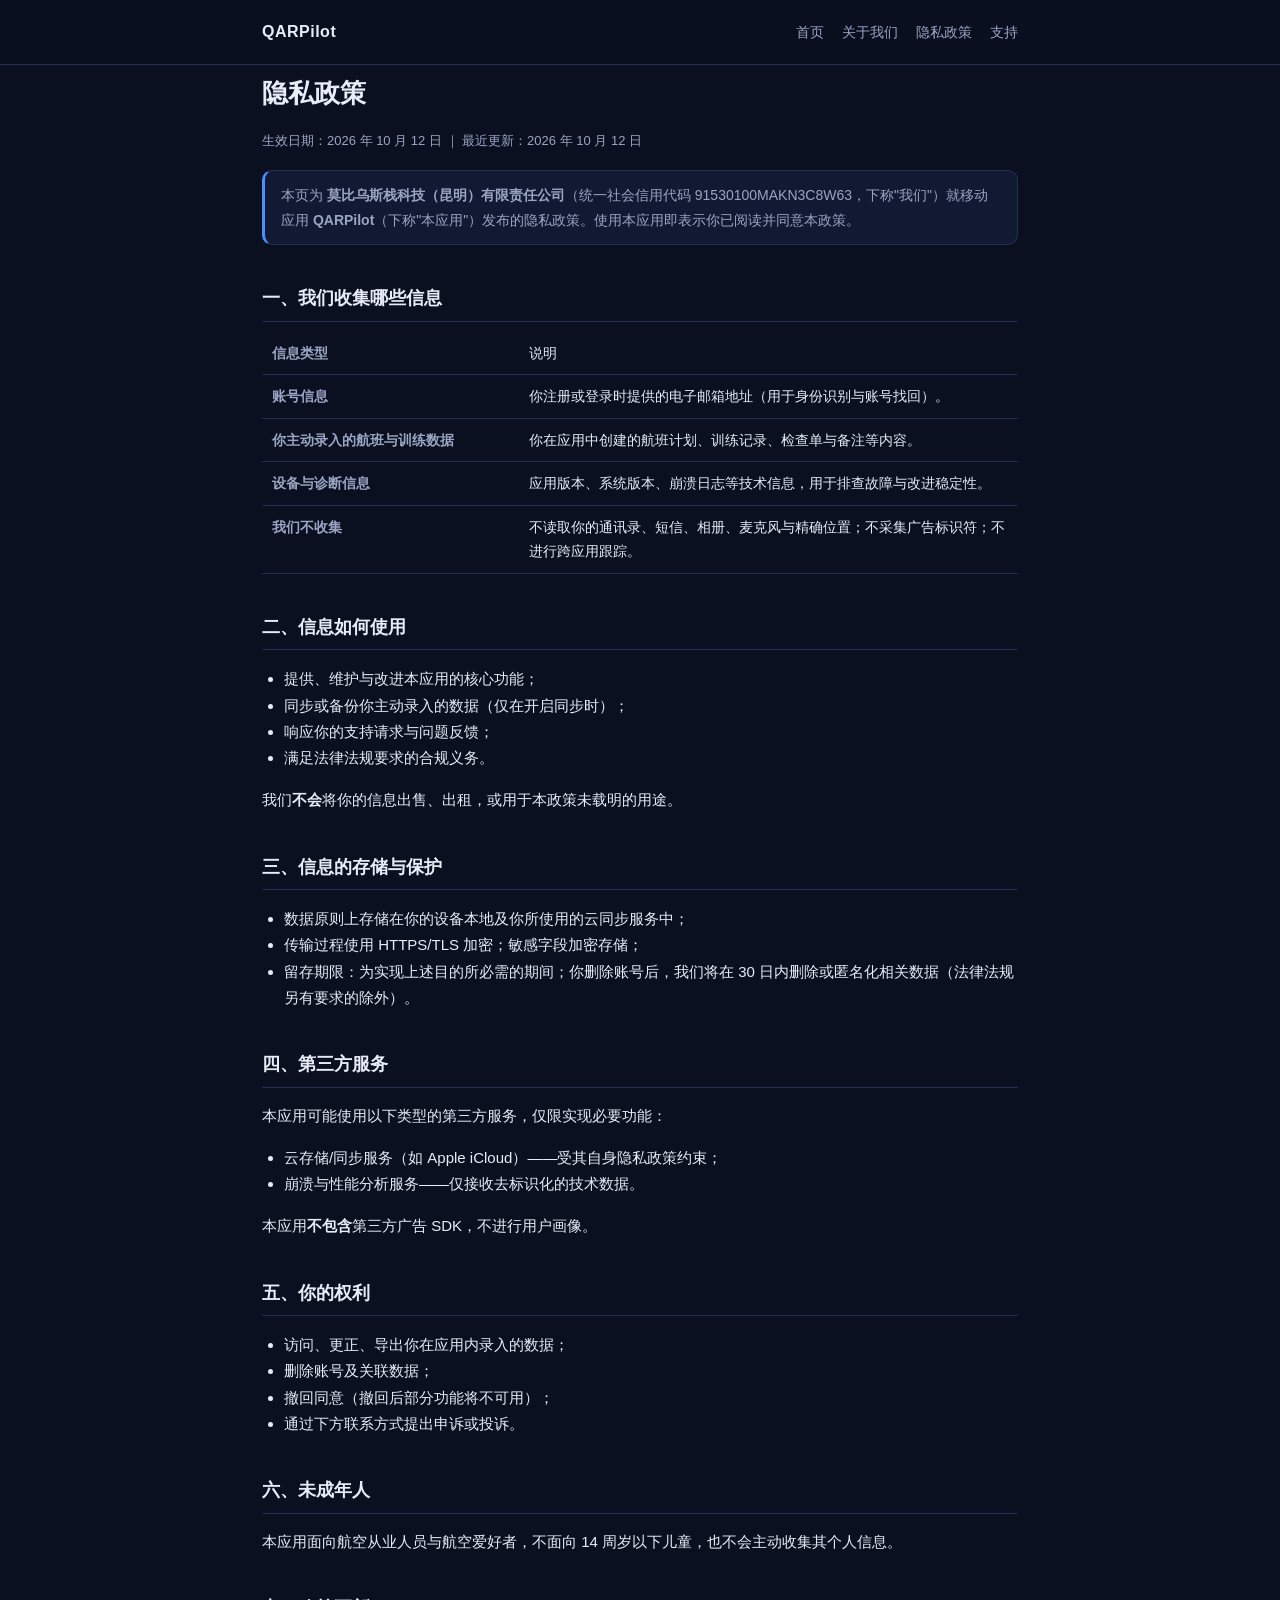
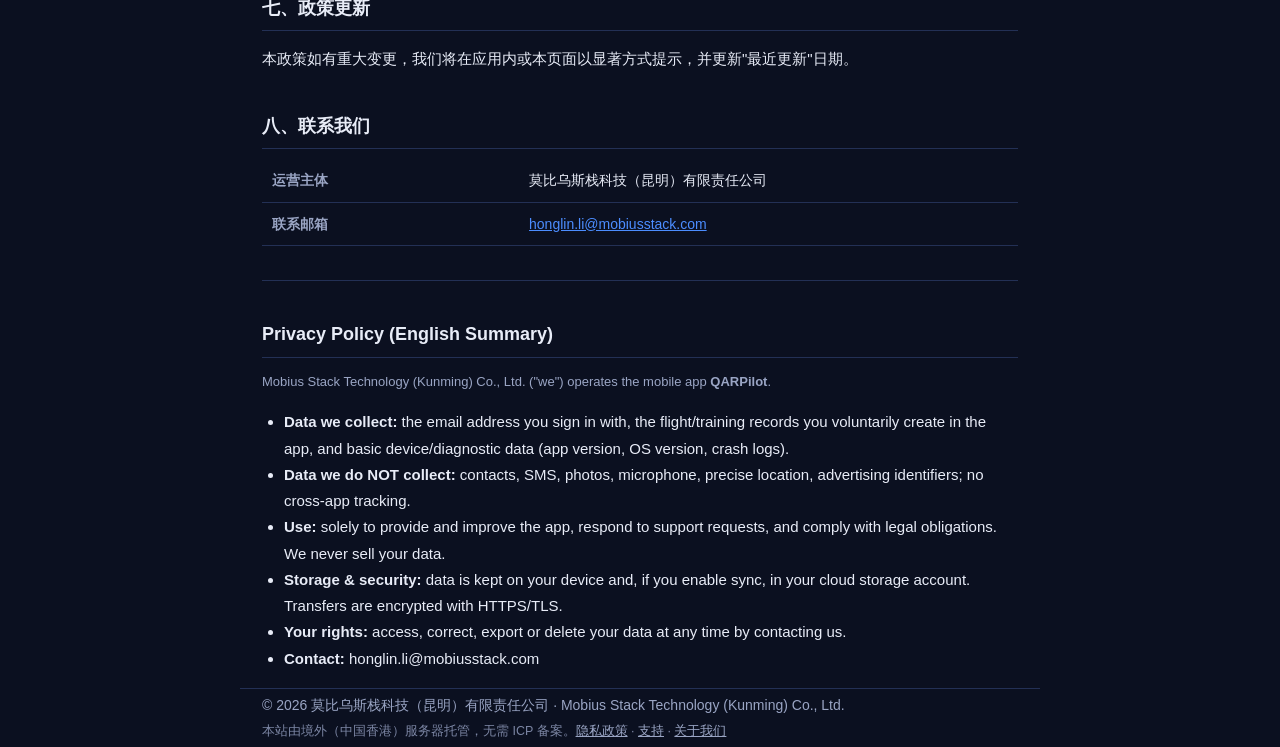
==== privacy.html @ 1c4980bc "官网初版：首页/关于我们/隐私政策/支持/404（境外托管）" ====
<!doctype html>
<html lang="zh-CN">
<head>
<meta charset="utf-8">
<meta name="viewport" content="width=device-width,initial-scale=1">
<title>隐私政策 · QARPilot</title>
<link rel="stylesheet" href="style.css">
</head>
<body>
<header>
  <div class="wrap">
    <div class="brand">QARPilot</div>
    <nav><a href="index.html">首页</a><a href="about.html">关于我们</a><a href="privacy.html">隐私政策</a><a href="support.html">支持</a></nav>
  </div>
</header>
<main class="wrap">
  <h1 class="doc">隐私政策</h1>
  <p class="meta">生效日期：2026 年 10 月 12 日 ｜ 最近更新：2026 年 10 月 12 日</p>

  <div class="note">
    本页为 <strong>莫比乌斯栈科技（昆明）有限责任公司</strong>（统一社会信用代码 91530100MAKN3C8W63，下称"我们"）就移动应用 <strong>QARPilot</strong>（下称"本应用"）发布的隐私政策。使用本应用即表示你已阅读并同意本政策。
  </div>

  <h2>一、我们收集哪些信息</h2>
  <table>
    <tr><th>信息类型</th><td>说明</td></tr>
    <tr><th>账号信息</th><td>你注册或登录时提供的电子邮箱地址（用于身份识别与账号找回）。</td></tr>
    <tr><th>你主动录入的航班与训练数据</th><td>你在应用中创建的航班计划、训练记录、检查单与备注等内容。</td></tr>
    <tr><th>设备与诊断信息</th><td>应用版本、系统版本、崩溃日志等技术信息，用于排查故障与改进稳定性。</td></tr>
    <tr><th>我们<strong>不</strong>收集</th><td>不读取你的通讯录、短信、相册、麦克风与精确位置；不采集广告标识符；不进行跨应用跟踪。</td></tr>
  </table>

  <h2>二、信息如何使用</h2>
  <ul>
    <li>提供、维护与改进本应用的核心功能；</li>
    <li>同步或备份你主动录入的数据（仅在开启同步时）；</li>
    <li>响应你的支持请求与问题反馈；</li>
    <li>满足法律法规要求的合规义务。</li>
  </ul>
  <p>我们<strong>不会</strong>将你的信息出售、出租，或用于本政策未载明的用途。</p>

  <h2>三、信息的存储与保护</h2>
  <ul>
    <li>数据原则上存储在你的设备本地及你所使用的云同步服务中；</li>
    <li>传输过程使用 HTTPS/TLS 加密；敏感字段加密存储；</li>
    <li>留存期限：为实现上述目的所必需的期间；你删除账号后，我们将在 30 日内删除或匿名化相关数据（法律法规另有要求的除外）。</li>
  </ul>

  <h2>四、第三方服务</h2>
  <p>本应用可能使用以下类型的第三方服务，仅限实现必要功能：</p>
  <ul>
    <li>云存储/同步服务（如 Apple iCloud）——受其自身隐私政策约束；</li>
    <li>崩溃与性能分析服务——仅接收去标识化的技术数据。</li>
  </ul>
  <p>本应用<strong>不包含</strong>第三方广告 SDK，不进行用户画像。</p>

  <h2>五、你的权利</h2>
  <ul>
    <li>访问、更正、导出你在应用内录入的数据；</li>
    <li>删除账号及关联数据；</li>
    <li>撤回同意（撤回后部分功能将不可用）；</li>
    <li>通过下方联系方式提出申诉或投诉。</li>
  </ul>

  <h2>六、未成年人</h2>
  <p>本应用面向航空从业人员与航空爱好者，不面向 14 周岁以下儿童，也不会主动收集其个人信息。</p>

  <h2>七、政策更新</h2>
  <p>本政策如有重大变更，我们将在应用内或本页面以显著方式提示，并更新"最近更新"日期。</p>

  <h2>八、联系我们</h2>
  <table>
    <tr><th>运营主体</th><td>莫比乌斯栈科技（昆明）有限责任公司</td></tr>
    <tr><th>联系邮箱</th><td><a href="mailto:honglin.li@mobiusstack.com">honglin.li@mobiusstack.com</a></td></tr>
  </table>

  <hr>

  <h2>Privacy Policy (English Summary)</h2>
  <p class="meta">Mobius Stack Technology (Kunming) Co., Ltd. ("we") operates the mobile app <strong>QARPilot</strong>.</p>
  <ul>
    <li><strong>Data we collect:</strong> the email address you sign in with, the flight/training records you voluntarily create in the app, and basic device/diagnostic data (app version, OS version, crash logs).</li>
    <li><strong>Data we do NOT collect:</strong> contacts, SMS, photos, microphone, precise location, advertising identifiers; no cross-app tracking.</li>
    <li><strong>Use:</strong> solely to provide and improve the app, respond to support requests, and comply with legal obligations. We never sell your data.</li>
    <li><strong>Storage &amp; security:</strong> data is kept on your device and, if you enable sync, in your cloud storage account. Transfers are encrypted with HTTPS/TLS.</li>
    <li><strong>Your rights:</strong> access, correct, export or delete your data at any time by contacting us.</li>
    <li><strong>Contact:</strong> honglin.li@mobiusstack.com</li>
  </ul>
</main>
<footer class="wrap">
  <p>© 2026 莫比乌斯栈科技（昆明）有限责任公司 · Mobius Stack Technology (Kunming) Co., Ltd.</p>
  <p class="fine">本站由境外（中国香港）服务器托管，无需 ICP 备案。<a href="privacy.html">隐私政策</a> · <a href="support.html">支持</a> · <a href="about.html">关于我们</a></p>
</footer>
</body>
</html>
---- style.css ----
:root{
  --bg:#0b1020; --card:#121933; --fg:#e8ecf7; --muted:#9aa5c4;
  --accent:#4c8dff; --line:#233055;
}
*{box-sizing:border-box}
html{-webkit-text-size-adjust:100%}
body{margin:0;background:var(--bg);color:var(--fg);
  font-family:-apple-system,BlinkMacSystemFont,"PingFang SC","Hiragino Sans GB","Microsoft YaHei",sans-serif;
  line-height:1.75}
.wrap{max-width:800px;margin:0 auto;padding:0 22px}
header{border-bottom:1px solid var(--line);background:rgba(11,16,32,.92);position:sticky;top:0;backdrop-filter:blur(8px);z-index:9}
header .wrap{display:flex;align-items:center;justify-content:space-between;height:64px}
.brand{font-weight:700;letter-spacing:.5px}
nav a{color:var(--muted);text-decoration:none;margin-left:18px;font-size:14px}
nav a:hover{color:var(--fg)}
.hero{padding:72px 0 48px}
.hero h1{font-size:34px;margin:0 0 14px;line-height:1.3}
.hero p.lead{font-size:17px;color:var(--muted);margin:0 0 26px}
.tag{display:inline-block;font-size:12px;color:var(--accent);border:1px solid var(--accent);
  border-radius:999px;padding:2px 10px;margin-bottom:18px}
.btn{display:inline-block;background:var(--accent);color:#fff;text-decoration:none;
  padding:11px 20px;border-radius:10px;font-weight:600;font-size:15px}
.btn.ghost{background:transparent;border:1px solid var(--line);color:var(--fg);margin-left:10px}
.grid{display:grid;grid-template-columns:repeat(auto-fit,minmax(220px,1fr));gap:14px;padding:8px 0 40px}
.card{background:var(--card);border:1px solid var(--line);border-radius:14px;padding:18px 18px 6px}
.card h3{margin:0 0 6px;font-size:16px}
.card p{color:var(--muted);font-size:14px;margin:0 0 12px}
main{padding:34px 0 60px}
h1.doc{font-size:26px;margin:6px 0 4px}
h2{font-size:18px;margin:34px 0 10px;padding-bottom:6px;border-bottom:1px solid var(--line)}
h3.sub{font-size:15px;margin:20px 0 6px;color:var(--fg)}
p,li{font-size:15px}
ul{padding-left:22px}
.meta{color:var(--muted);font-size:13px}
.note{background:var(--card);border:1px solid var(--line);border-left:3px solid var(--accent);
  border-radius:10px;padding:12px 16px;color:var(--muted);font-size:14px;margin:18px 0}
table{width:100%;border-collapse:collapse;margin:10px 0 18px;font-size:14px}
th,td{text-align:left;padding:9px 10px;border-bottom:1px solid var(--line);vertical-align:top}
th{color:var(--muted);font-weight:600;width:34%}
hr{border:0;border-top:1px solid var(--line);margin:34px 0}
footer{border-top:1px solid var(--line);padding:26px 0 40px;color:var(--muted);font-size:13px}
footer a{color:var(--muted)}
a{color:var(--accent)}
code{background:var(--card);padding:1px 6px;border-radius:6px;font-size:13px}

/* —— 2026-10-12 增补：卡片/页脚/列表 —— */
.card.featured{margin:14px 0 34px}
.card.featured h3{font-size:22px;margin:10px 0 8px}
ul.tight{margin:10px 0 16px;padding-left:20px}
ul.tight li{margin:6px 0}
footer .wrap{padding-top:26px;padding-bottom:34px}
footer p{margin:4px 0;color:var(--muted);font-size:14px}
footer p.fine{font-size:12.5px;color:#7c86a4}
h2{margin-top:38px}
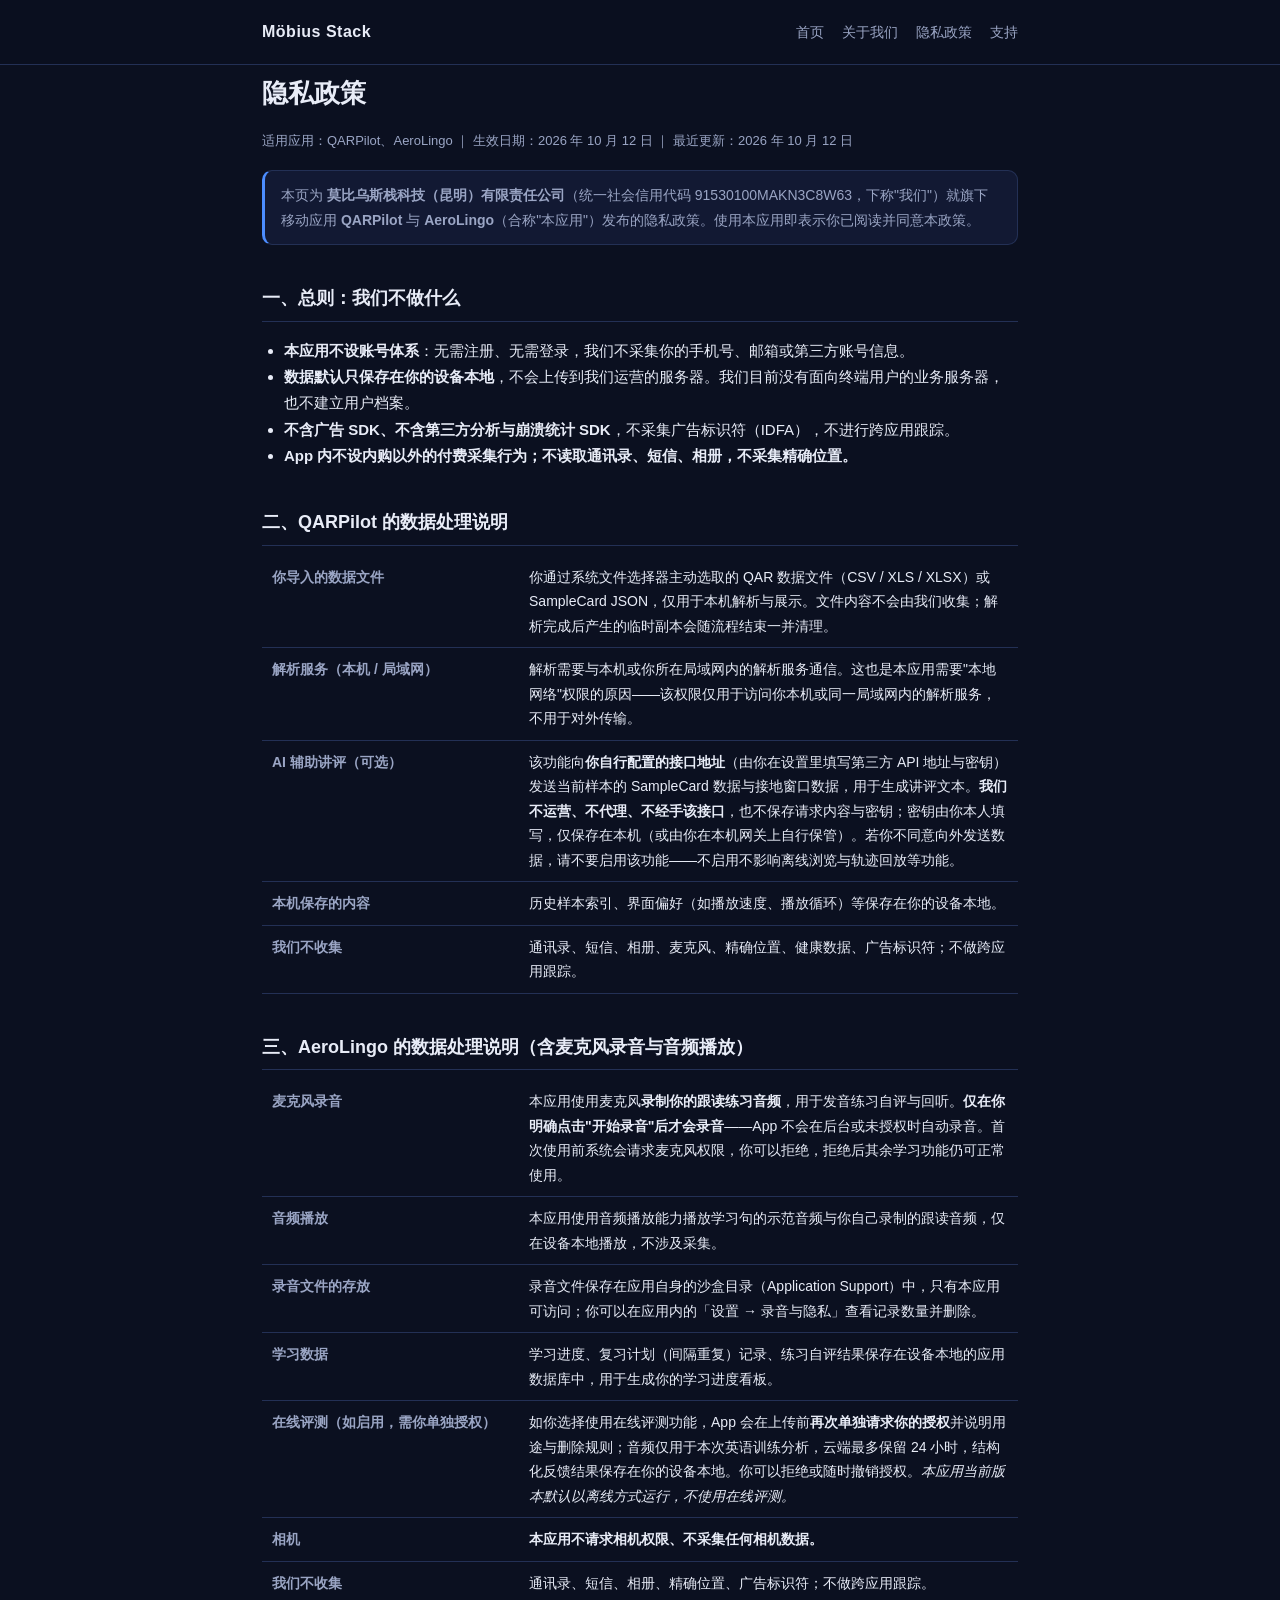
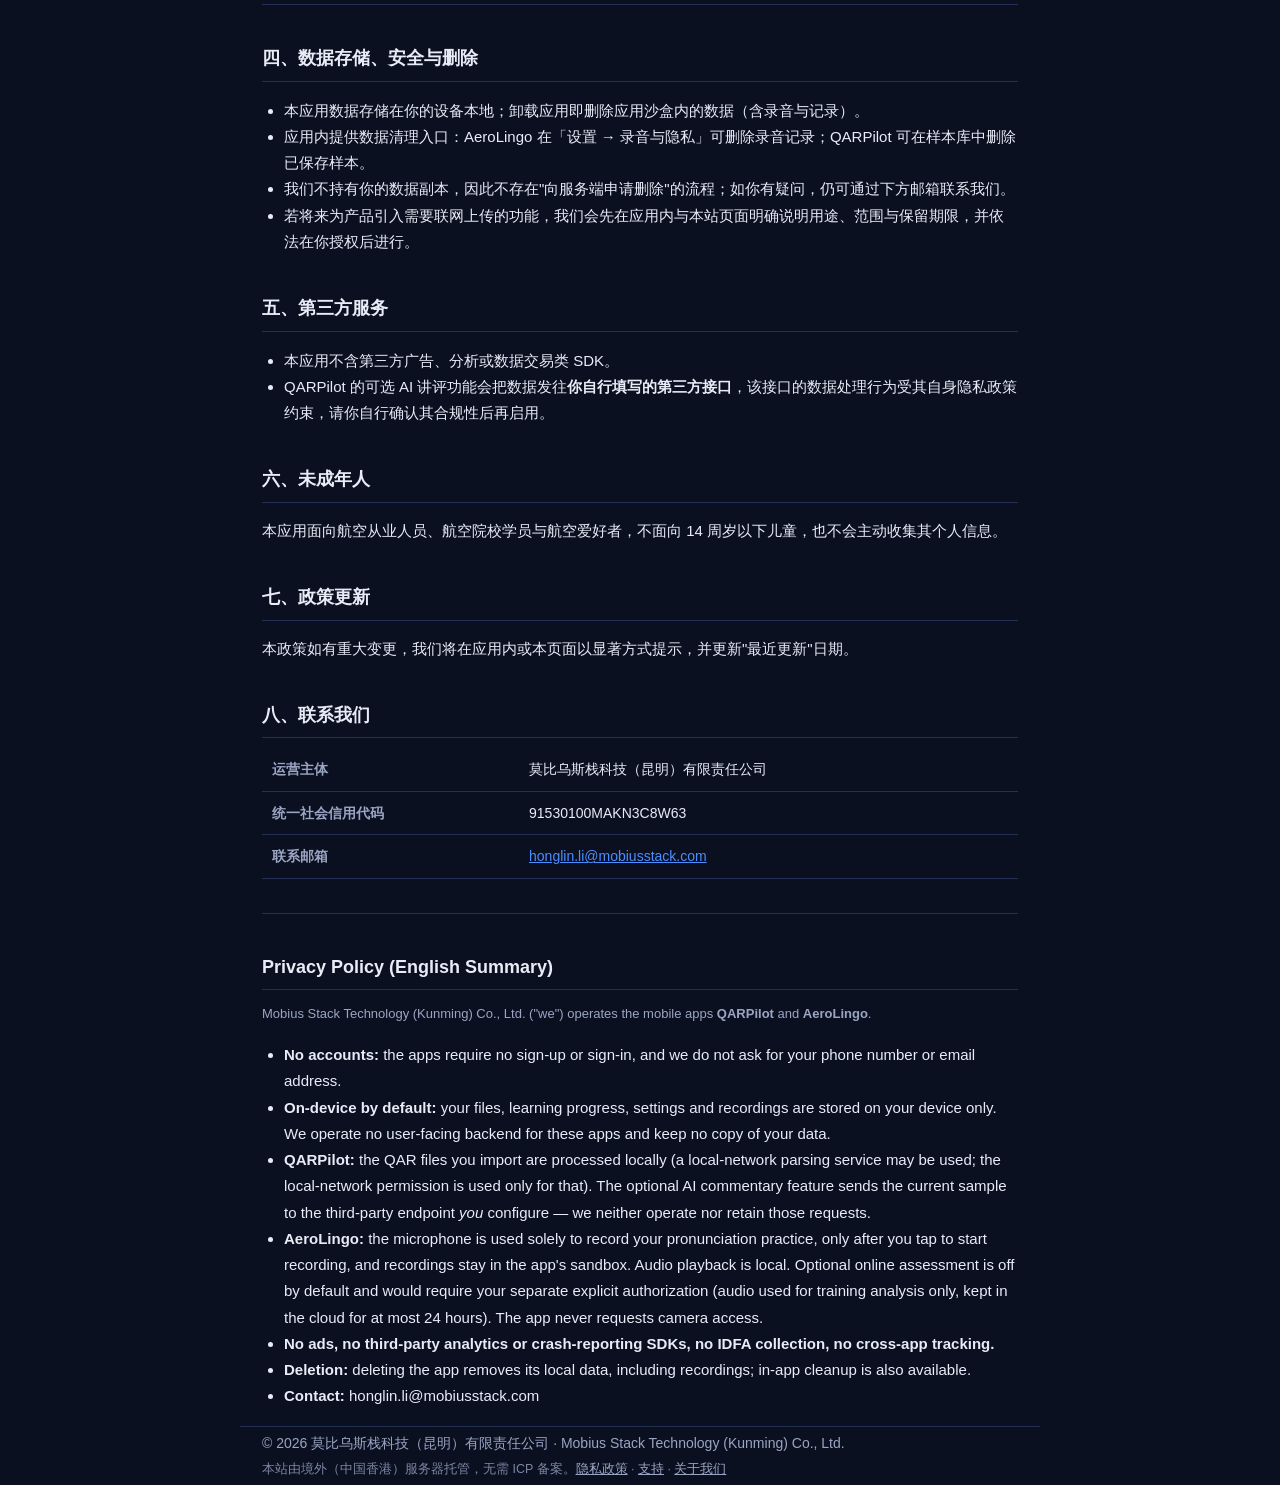
==== commit dd3e8220: "privacy/support: 重写为与实际功能一致（QARPilot + AeroLingo）" ====
--- a/privacy.html
+++ b/privacy.html
@@ -3,67 +3,69 @@
 <head>
 <meta charset="utf-8">
 <meta name="viewport" content="width=device-width,initial-scale=1">
-<title>隐私政策 · QARPilot</title>
+<title>隐私政策 · Mobius Stack（QARPilot / AeroLingo）</title>
+<meta name="description" content="莫比乌斯栈科技（昆明）有限责任公司移动应用 QARPilot 与 AeroLingo 的隐私政策：不设账号体系、数据默认只存本机、无广告与追踪 SDK。">
 <link rel="stylesheet" href="style.css">
 </head>
 <body>
 <header>
   <div class="wrap">
-    <div class="brand">QARPilot</div>
+    <div class="brand">Möbius&nbsp;Stack</div>
     <nav><a href="index.html">首页</a><a href="about.html">关于我们</a><a href="privacy.html">隐私政策</a><a href="support.html">支持</a></nav>
   </div>
 </header>
 <main class="wrap">
   <h1 class="doc">隐私政策</h1>
-  <p class="meta">生效日期：2026 年 10 月 12 日 ｜ 最近更新：2026 年 10 月 12 日</p>
+  <p class="meta">适用应用：QARPilot、AeroLingo ｜ 生效日期：2026 年 10 月 12 日 ｜ 最近更新：2026 年 10 月 12 日</p>
 
   <div class="note">
-    本页为 <strong>莫比乌斯栈科技（昆明）有限责任公司</strong>（统一社会信用代码 91530100MAKN3C8W63，下称"我们"）就移动应用 <strong>QARPilot</strong>（下称"本应用"）发布的隐私政策。使用本应用即表示你已阅读并同意本政策。
+    本页为 <strong>莫比乌斯栈科技（昆明）有限责任公司</strong>（统一社会信用代码 91530100MAKN3C8W63，下称"我们"）就旗下移动应用 <strong>QARPilot</strong> 与 <strong>AeroLingo</strong>（合称"本应用"）发布的隐私政策。使用本应用即表示你已阅读并同意本政策。
   </div>
 
-  <h2>一、我们收集哪些信息</h2>
+  <h2>一、总则：我们不做什么</h2>
+  <ul>
+    <li><strong>本应用不设账号体系</strong>：无需注册、无需登录，我们不采集你的手机号、邮箱或第三方账号信息。</li>
+    <li><strong>数据默认只保存在你的设备本地</strong>，不会上传到我们运营的服务器。我们目前没有面向终端用户的业务服务器，也不建立用户档案。</li>
+    <li><strong>不含广告 SDK、不含第三方分析与崩溃统计 SDK</strong>，不采集广告标识符（IDFA），不进行跨应用跟踪。</li>
+    <li><strong>App 内不设内购以外的付费采集行为；不读取通讯录、短信、相册，不采集精确位置。</strong></li>
+  </ul>
+
+  <h2>二、QARPilot 的数据处理说明</h2>
   <table>
-    <tr><th>信息类型</th><td>说明</td></tr>
-    <tr><th>账号信息</th><td>你注册或登录时提供的电子邮箱地址（用于身份识别与账号找回）。</td></tr>
-    <tr><th>你主动录入的航班与训练数据</th><td>你在应用中创建的航班计划、训练记录、检查单与备注等内容。</td></tr>
-    <tr><th>设备与诊断信息</th><td>应用版本、系统版本、崩溃日志等技术信息，用于排查故障与改进稳定性。</td></tr>
-    <tr><th>我们<strong>不</strong>收集</th><td>不读取你的通讯录、短信、相册、麦克风与精确位置；不采集广告标识符；不进行跨应用跟踪。</td></tr>
+    <tr><th>你导入的数据文件</th><td>你通过系统文件选择器主动选取的 QAR 数据文件（CSV / XLS / XLSX）或 SampleCard JSON，仅用于本机解析与展示。文件内容不会由我们收集；解析完成后产生的临时副本会随流程结束一并清理。</td></tr>
+    <tr><th>解析服务（本机 / 局域网）</th><td>解析需要与本机或你所在局域网内的解析服务通信。这也是本应用需要"本地网络"权限的原因——该权限仅用于访问你本机或同一局域网内的解析服务，不用于对外传输。</td></tr>
+    <tr><th>AI 辅助讲评（可选）</th><td>该功能向<strong>你自行配置的接口地址</strong>（由你在设置里填写第三方 API 地址与密钥）发送当前样本的 SampleCard 数据与接地窗口数据，用于生成讲评文本。<strong>我们不运营、不代理、不经手该接口</strong>，也不保存请求内容与密钥；密钥由你本人填写，仅保存在本机（或由你在本机网关上自行保管）。若你不同意向外发送数据，请不要启用该功能——不启用不影响离线浏览与轨迹回放等功能。</td></tr>
+    <tr><th>本机保存的内容</th><td>历史样本索引、界面偏好（如播放速度、播放循环）等保存在你的设备本地。</td></tr>
+    <tr><th>我们<strong>不</strong>收集</th><td>通讯录、短信、相册、麦克风、精确位置、健康数据、广告标识符；不做跨应用跟踪。</td></tr>
   </table>
 
-  <h2>二、信息如何使用</h2>
+  <h2>三、AeroLingo 的数据处理说明（含麦克风录音与音频播放）</h2>
+  <table>
+    <tr><th>麦克风录音</th><td>本应用使用麦克风<strong>录制你的跟读练习音频</strong>，用于发音练习自评与回听。<strong>仅在你明确点击"开始录音"后才会录音</strong>——App 不会在后台或未授权时自动录音。首次使用前系统会请求麦克风权限，你可以拒绝，拒绝后其余学习功能仍可正常使用。</td></tr>
+    <tr><th>音频播放</th><td>本应用使用音频播放能力播放学习句的示范音频与你自己录制的跟读音频，仅在设备本地播放，不涉及采集。</td></tr>
+    <tr><th>录音文件的存放</th><td>录音文件保存在应用自身的沙盒目录（Application Support）中，只有本应用可访问；你可以在应用内的「设置 → 录音与隐私」查看记录数量并删除。</td></tr>
+    <tr><th>学习数据</th><td>学习进度、复习计划（间隔重复）记录、练习自评结果保存在设备本地的应用数据库中，用于生成你的学习进度看板。</td></tr>
+    <tr><th>在线评测（如启用，需你单独授权）</th><td>如你选择使用在线评测功能，App 会在上传前<strong>再次单独请求你的授权</strong>并说明用途与删除规则；音频仅用于本次英语训练分析，云端最多保留 24 小时，结构化反馈结果保存在你的设备本地。你可以拒绝或随时撤销授权。<em>本应用当前版本默认以离线方式运行，不使用在线评测。</em></td></tr>
+    <tr><th>相机</th><td><strong>本应用不请求相机权限、不采集任何相机数据。</strong></td></tr>
+    <tr><th>我们<strong>不</strong>收集</th><td>通讯录、短信、相册、精确位置、广告标识符；不做跨应用跟踪。</td></tr>
+  </table>
+
+  <h2>四、数据存储、安全与删除</h2>
   <ul>
-    <li>提供、维护与改进本应用的核心功能；</li>
-    <li>同步或备份你主动录入的数据（仅在开启同步时）；</li>
-    <li>响应你的支持请求与问题反馈；</li>
-    <li>满足法律法规要求的合规义务。</li>
-  </ul>
-  <p>我们<strong>不会</strong>将你的信息出售、出租，或用于本政策未载明的用途。</p>
-
-  <h2>三、信息的存储与保护</h2>
-  <ul>
-    <li>数据原则上存储在你的设备本地及你所使用的云同步服务中；</li>
-    <li>传输过程使用 HTTPS/TLS 加密；敏感字段加密存储；</li>
-    <li>留存期限：为实现上述目的所必需的期间；你删除账号后，我们将在 30 日内删除或匿名化相关数据（法律法规另有要求的除外）。</li>
+    <li>本应用数据存储在你的设备本地；卸载应用即删除应用沙盒内的数据（含录音与记录）。</li>
+    <li>应用内提供数据清理入口：AeroLingo 在「设置 → 录音与隐私」可删除录音记录；QARPilot 可在样本库中删除已保存样本。</li>
+    <li>我们不持有你的数据副本，因此不存在"向服务端申请删除"的流程；如你有疑问，仍可通过下方邮箱联系我们。</li>
+    <li>若将来为产品引入需要联网上传的功能，我们会先在应用内与本站页面明确说明用途、范围与保留期限，并依法在你授权后进行。</li>
   </ul>
 
-  <h2>四、第三方服务</h2>
-  <p>本应用可能使用以下类型的第三方服务，仅限实现必要功能：</p>
+  <h2>五、第三方服务</h2>
   <ul>
-    <li>云存储/同步服务（如 Apple iCloud）——受其自身隐私政策约束；</li>
-    <li>崩溃与性能分析服务——仅接收去标识化的技术数据。</li>
-  </ul>
-  <p>本应用<strong>不包含</strong>第三方广告 SDK，不进行用户画像。</p>
-
-  <h2>五、你的权利</h2>
-  <ul>
-    <li>访问、更正、导出你在应用内录入的数据；</li>
-    <li>删除账号及关联数据；</li>
-    <li>撤回同意（撤回后部分功能将不可用）；</li>
-    <li>通过下方联系方式提出申诉或投诉。</li>
+    <li>本应用不含第三方广告、分析或数据交易类 SDK。</li>
+    <li>QARPilot 的可选 AI 讲评功能会把数据发往<strong>你自行填写的第三方接口</strong>，该接口的数据处理行为受其自身隐私政策约束，请你自行确认其合规性后再启用。</li>
   </ul>
 
   <h2>六、未成年人</h2>
-  <p>本应用面向航空从业人员与航空爱好者，不面向 14 周岁以下儿童，也不会主动收集其个人信息。</p>
+  <p>本应用面向航空从业人员、航空院校学员与航空爱好者，不面向 14 周岁以下儿童，也不会主动收集其个人信息。</p>
 
   <h2>七、政策更新</h2>
   <p>本政策如有重大变更，我们将在应用内或本页面以显著方式提示，并更新"最近更新"日期。</p>
@@ -71,19 +73,21 @@
   <h2>八、联系我们</h2>
   <table>
     <tr><th>运营主体</th><td>莫比乌斯栈科技（昆明）有限责任公司</td></tr>
+    <tr><th>统一社会信用代码</th><td>91530100MAKN3C8W63</td></tr>
     <tr><th>联系邮箱</th><td><a href="mailto:honglin.li@mobiusstack.com">honglin.li@mobiusstack.com</a></td></tr>
   </table>
 
   <hr>
 
   <h2>Privacy Policy (English Summary)</h2>
-  <p class="meta">Mobius Stack Technology (Kunming) Co., Ltd. ("we") operates the mobile app <strong>QARPilot</strong>.</p>
+  <p class="meta">Mobius Stack Technology (Kunming) Co., Ltd. ("we") operates the mobile apps <strong>QARPilot</strong> and <strong>AeroLingo</strong>.</p>
   <ul>
-    <li><strong>Data we collect:</strong> the email address you sign in with, the flight/training records you voluntarily create in the app, and basic device/diagnostic data (app version, OS version, crash logs).</li>
-    <li><strong>Data we do NOT collect:</strong> contacts, SMS, photos, microphone, precise location, advertising identifiers; no cross-app tracking.</li>
-    <li><strong>Use:</strong> solely to provide and improve the app, respond to support requests, and comply with legal obligations. We never sell your data.</li>
-    <li><strong>Storage &amp; security:</strong> data is kept on your device and, if you enable sync, in your cloud storage account. Transfers are encrypted with HTTPS/TLS.</li>
-    <li><strong>Your rights:</strong> access, correct, export or delete your data at any time by contacting us.</li>
+    <li><strong>No accounts:</strong> the apps require no sign-up or sign-in, and we do not ask for your phone number or email address.</li>
+    <li><strong>On-device by default:</strong> your files, learning progress, settings and recordings are stored on your device only. We operate no user-facing backend for these apps and keep no copy of your data.</li>
+    <li><strong>QARPilot:</strong> the QAR files you import are processed locally (a local-network parsing service may be used; the local-network permission is used only for that). The optional AI commentary feature sends the current sample to the third-party endpoint <em>you</em> configure — we neither operate nor retain those requests.</li>
+    <li><strong>AeroLingo:</strong> the microphone is used solely to record your pronunciation practice, only after you tap to start recording, and recordings stay in the app's sandbox. Audio playback is local. Optional online assessment is off by default and would require your separate explicit authorization (audio used for training analysis only, kept in the cloud for at most 24 hours). The app never requests camera access.</li>
+    <li><strong>No ads, no third-party analytics or crash-reporting SDKs, no IDFA collection, no cross-app tracking.</strong></li>
+    <li><strong>Deletion:</strong> deleting the app removes its local data, including recordings; in-app cleanup is also available.</li>
     <li><strong>Contact:</strong> honglin.li@mobiusstack.com</li>
   </ul>
 </main>
